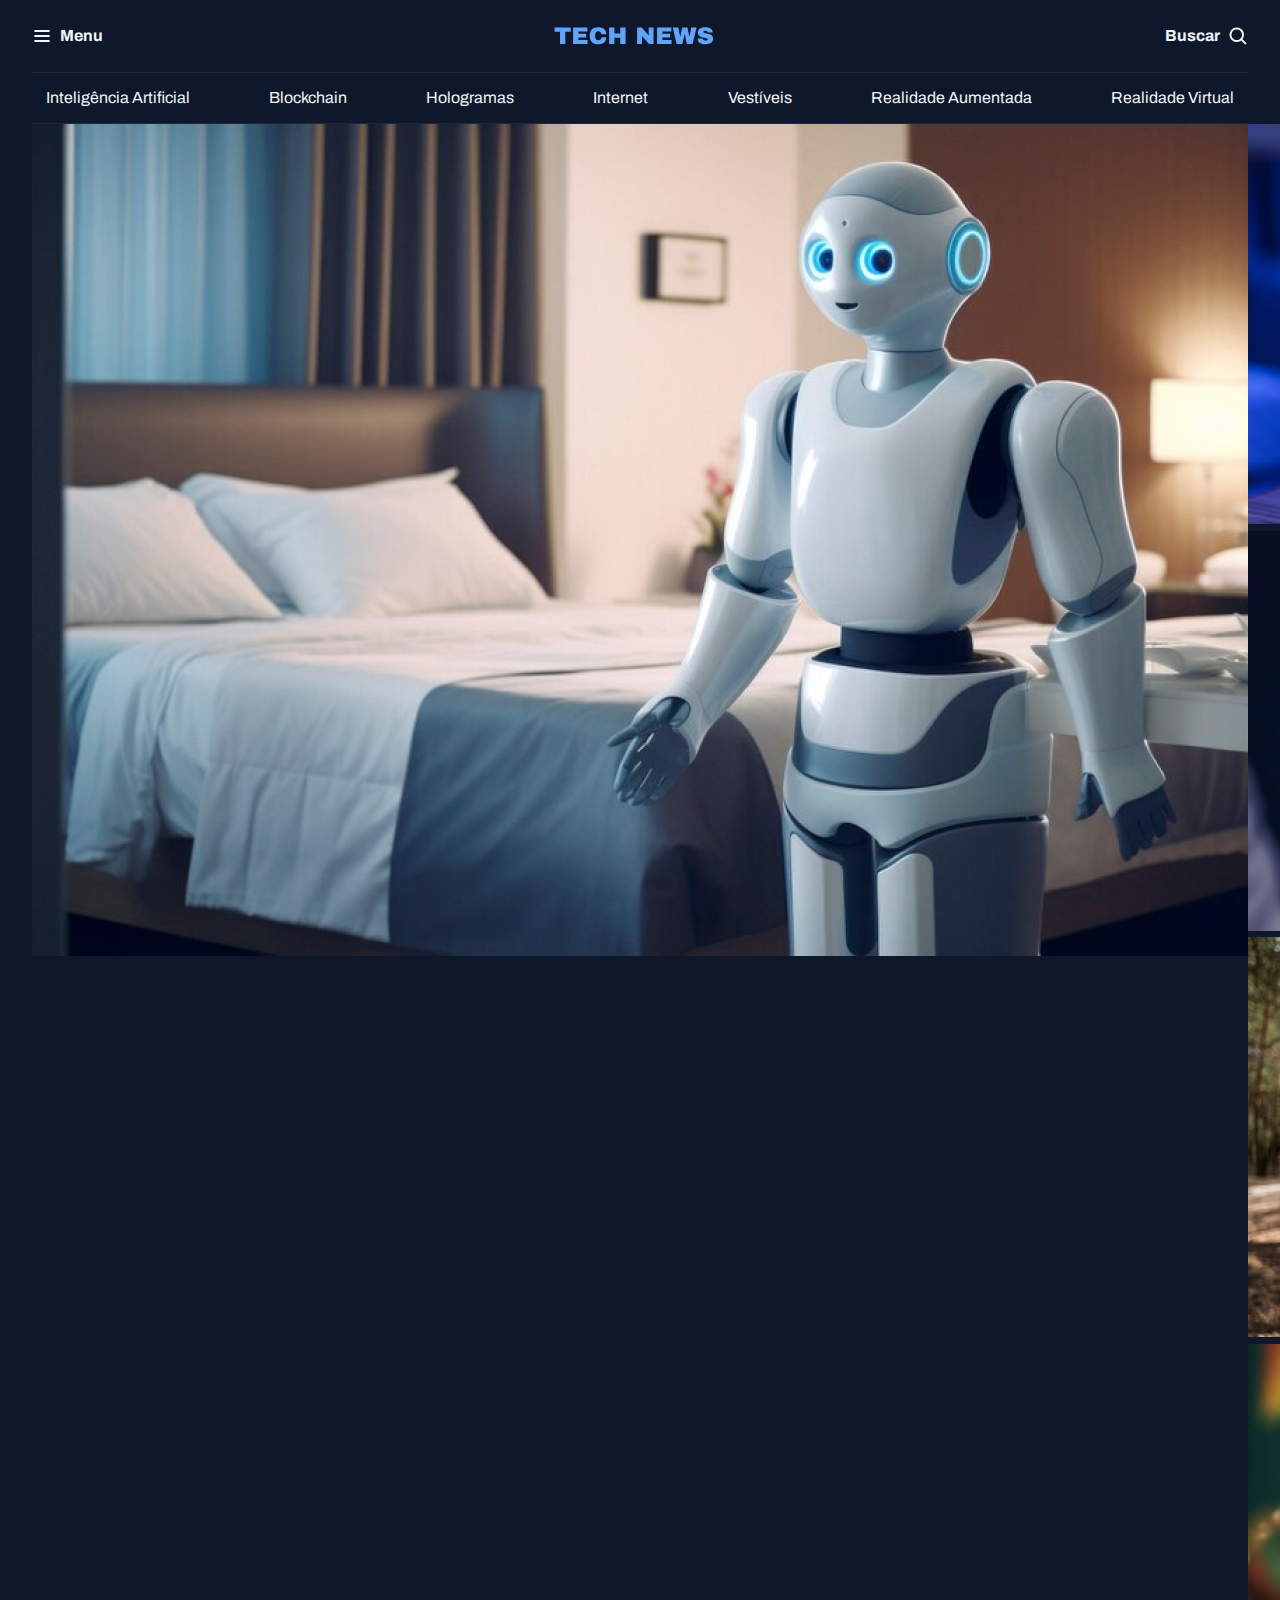
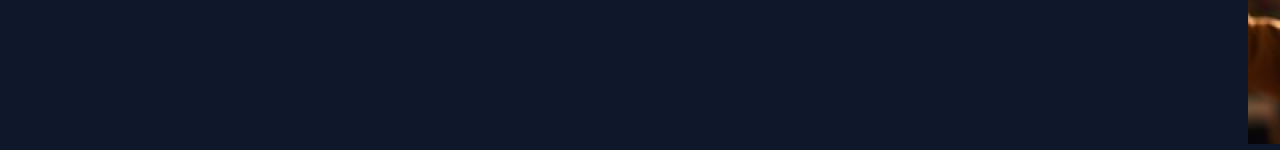
==== index.html @ 8c6d9785 "grid img" ====
<!DOCTYPE html>
<html lang="pt-Br">
<head>
    <link rel="preconnect" href="https://fonts.googleapis.com">
<link rel="preconnect" href="https://fonts.gstatic.com" crossorigin>
<link href="https://fonts.googleapis.com/css2?family=Archivo:ital,wght@0,100..900;1,100..900&display=swap" rel="stylesheet">
    <meta charset="UTF-8">
    <meta name="viewport" content="width=device-width, initial-scale=1.0">
    <title>Document</title>
    <link rel="stylesheet" href="./style/index.css">
</head>
<body>
    <header class="container">
        <nav id="primary" class="grid grid-flow-colum">
            <div>
                <img src="assets/List.svg" alt="Ìcone de menu">
                <strong>Menu</strong>
            </div>
            <div>
                <img src="assets/Logo.svg" alt="TechNews logo">
            </div>
            <div>
                <strong>Buscar</strong>
                <img src="assets/MagnifyingGlass.svg" alt="Ìcone de lupa para pesquisa">
            </div>
        </nav>
        <nav id="secondary" class="grid grid-flow-colum">
            <a href="#">Inteligência Artificial</a>
            <a href="#">Blockchain</a>
            <a href="#">Hologramas</a>
            <a href="#">Internet</a>
            <a href="#">Vestíveis</a>
            <a href="#">Realidade Aumentada</a>
            <a href="#">Realidade  Virtual</a>
        </nav>
    </header>
    <main class="grid container">
<section id="featured" class="grid grid-flow-colum">
<div>
    <img src="assets/Image 01.png" alt="">
</div>

<div>
    <div>
         <img src="assets/Image 02.png" alt="">
        </div>
    <div>
        <img src="assets/Image 03.png" alt="">
        </div>
    <div>
        <img src="assets/Image 04.png" alt="">
        </div>
    <div>
        <img src="assets/Image 05.png" alt="">
        </div>
</div>

</section>
    </main>
</body>
</html>
---- style/index.css ----
@import url(global.css);
@import url(header.css);
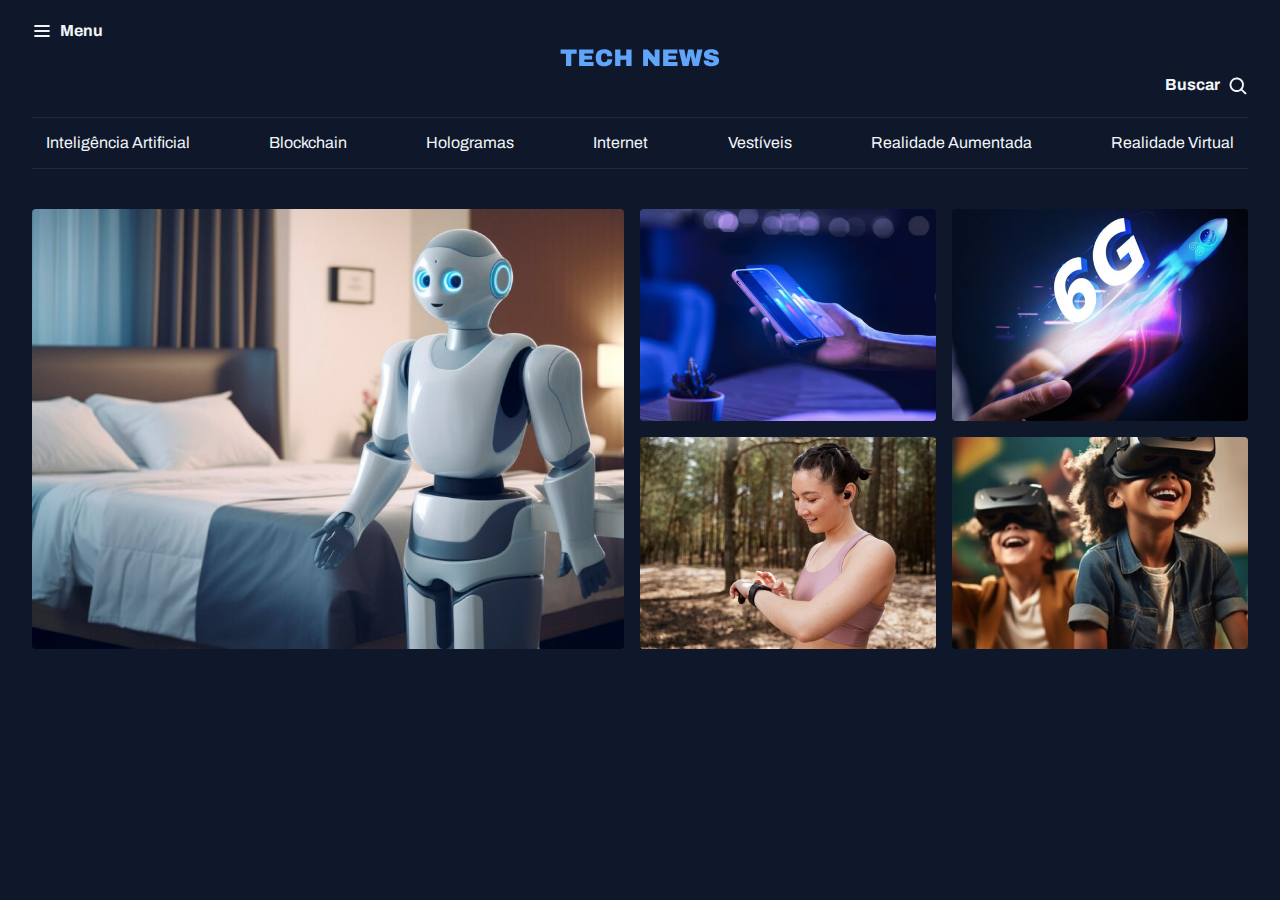
==== commit b6a2a60b: "estrutura" ====
--- a/index.html
+++ b/index.html
@@ -24,7 +24,7 @@
                 <img src="assets/MagnifyingGlass.svg" alt="Ìcone de lupa para pesquisa">
             </div>
         </nav>
-        <nav id="secondary" class="grid grid-flow-colum">
+        <nav id="secondary" class="grid grid-flow-col">
             <a href="#">Inteligência Artificial</a>
             <a href="#">Blockchain</a>
             <a href="#">Hologramas</a>
@@ -35,12 +35,12 @@
         </nav>
     </header>
     <main class="grid container">
-<section id="featured" class="grid grid-flow-colum">
+<section id="featured" class="grid grid-flow-col gap-16">
 <div>
     <img src="assets/Image 01.png" alt="">
 </div>
 
-<div>
+<div class="grid grid-cols-2 gap-16">
     <div>
          <img src="assets/Image 02.png" alt="">
         </div>
--- a/style/index.css
+++ b/style/index.css
@@ -1,2 +1,5 @@
 @import url(global.css);
-@import url(header.css);+@import url(ultily.css);
+@import url(header.css);
+@import url(section.css);
+
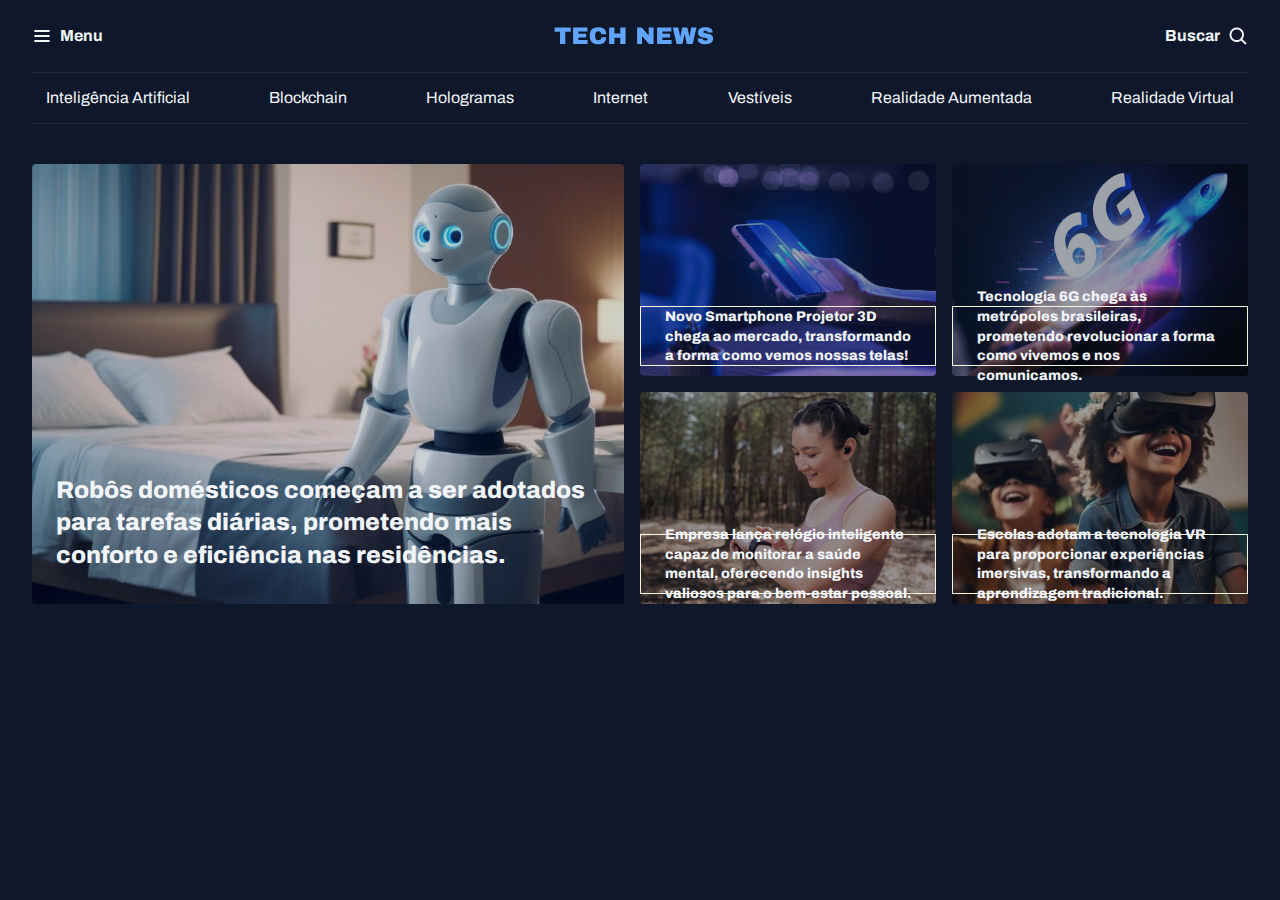
==== commit 219bd620: "incluindo texto" ====
--- a/index.html
+++ b/index.html
@@ -11,7 +11,7 @@
 </head>
 <body>
     <header class="container">
-        <nav id="primary" class="grid grid-flow-colum">
+        <nav id="primary" class="grid grid-flow-col">
             <div>
                 <img src="assets/List.svg" alt="Ìcone de menu">
                 <strong>Menu</strong>
@@ -25,37 +25,53 @@
             </div>
         </nav>
         <nav id="secondary" class="grid grid-flow-col">
-            <a href="#">Inteligência Artificial</a>
-            <a href="#">Blockchain</a>
-            <a href="#">Hologramas</a>
-            <a href="#">Internet</a>
-            <a href="#">Vestíveis</a>
-            <a href="#">Realidade Aumentada</a>
-            <a href="#">Realidade  Virtual</a>
+            <a href="index-2.html"target="_blank">Inteligência Artificial</a>
+            <a href="#"target="_blank">Blockchain</a>
+            <a href="#"target="_blank">Hologramas</a>
+            <a href="#"target="_blank">Internet</a>
+            <a href="#"target="_blank">Vestíveis</a>
+            <a href="#"target="_blank">Realidade Aumentada</a>
+            <a href="#"target="_blank">Realidade  Virtual</a>
         </nav>
     </header>
+
     <main class="grid container">
 <section id="featured" class="grid grid-flow-col gap-16">
 <div>
     <img src="assets/Image 01.png" alt="">
+    <label>
+        Robôs domésticos começam a ser adotados para tarefas diárias, prometendo mais conforto e eficiência nas residências.
+    </label>
 </div>
 
 <div class="grid grid-cols-2 gap-16">
     <div>
          <img src="assets/Image 02.png" alt="">
+         <label id="l">Novo Smartphone Projetor 3D chega ao mercado, transformando a forma como vemos nossas telas!</label>   
         </div>
     <div>
         <img src="assets/Image 03.png" alt="">
+        <label>
+            Tecnologia 6G chega às metrópoles brasileiras, prometendo revolucionar a forma como vivemos e nos comunicamos.
+        </label>
         </div>
     <div>
         <img src="assets/Image 04.png" alt="">
+        <label>
+            Empresa lança relógio inteligente capaz de monitorar a saúde mental, oferecendo insights valiosos para o bem-estar pessoal.
+
+        </label>
         </div>
     <div>
         <img src="assets/Image 05.png" alt="">
+        <label>
+            Escolas adotam a tecnologia VR para proporcionar experiências imersivas, transformando a aprendizagem tradicional.
+        </label>
         </div>
 </div>
 
 </section>
     </main>
 </body>
+<script src="./script.js"></script>
 </html>--- a/style/index.css
+++ b/style/index.css
@@ -2,4 +2,4 @@
 @import url(ultily.css);
 @import url(header.css);
 @import url(section.css);
-
+@import url(index-2.html);
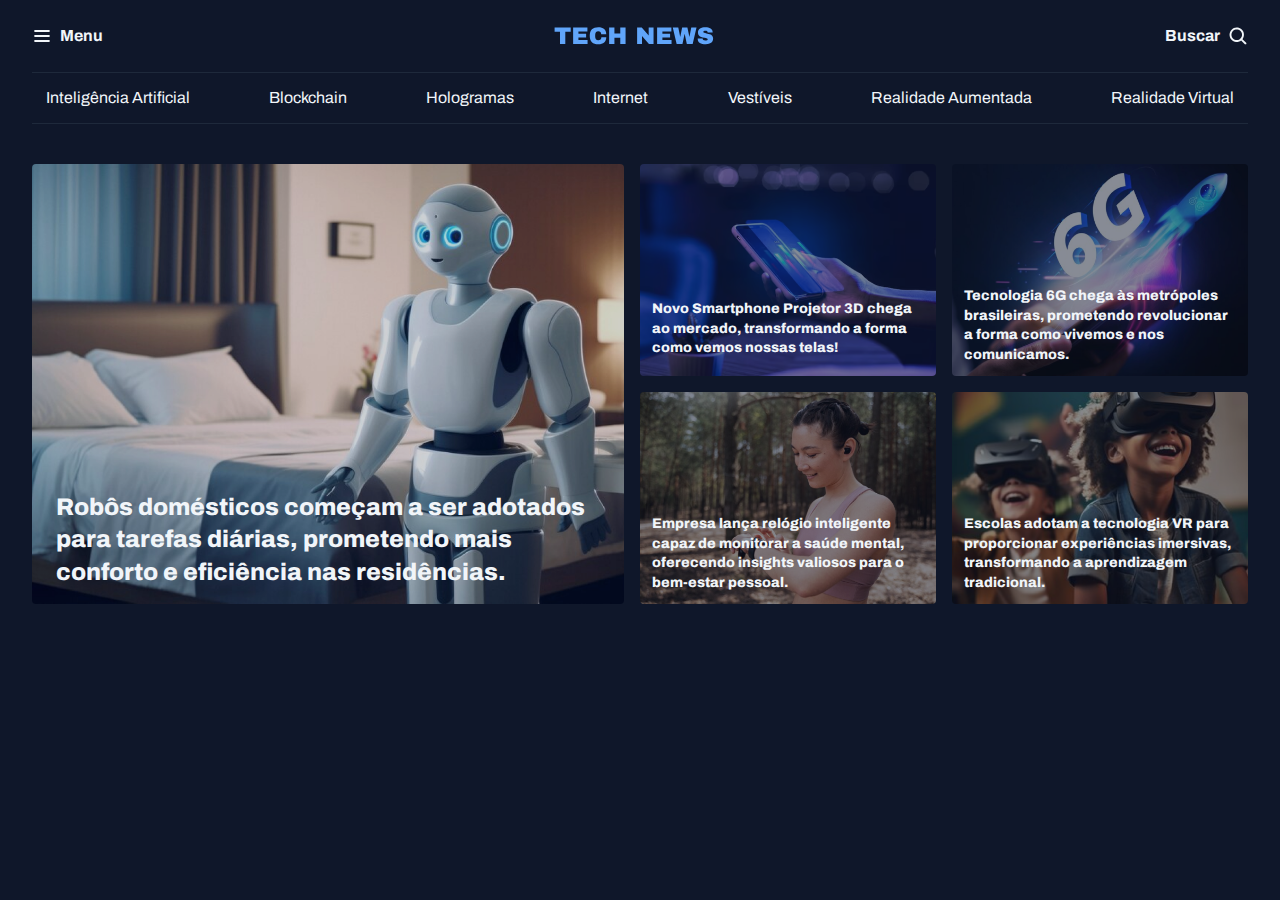
==== commit d1962c35: "alinhamento de textos" ====
--- a/index.html
+++ b/index.html
@@ -47,7 +47,7 @@
 <div class="grid grid-cols-2 gap-16">
     <div>
          <img src="assets/Image 02.png" alt="">
-         <label id="l">Novo Smartphone Projetor 3D chega ao mercado, transformando a forma como vemos nossas telas!</label>   
+         <label>Novo Smartphone Projetor 3D chega ao mercado, transformando a forma como vemos nossas telas!</label>   
         </div>
     <div>
         <img src="assets/Image 03.png" alt="">
@@ -71,6 +71,9 @@
 </div>
 
 </section>
+<section id="most-read">
+
+</section>
     </main>
 </body>
 <script src="./script.js"></script>
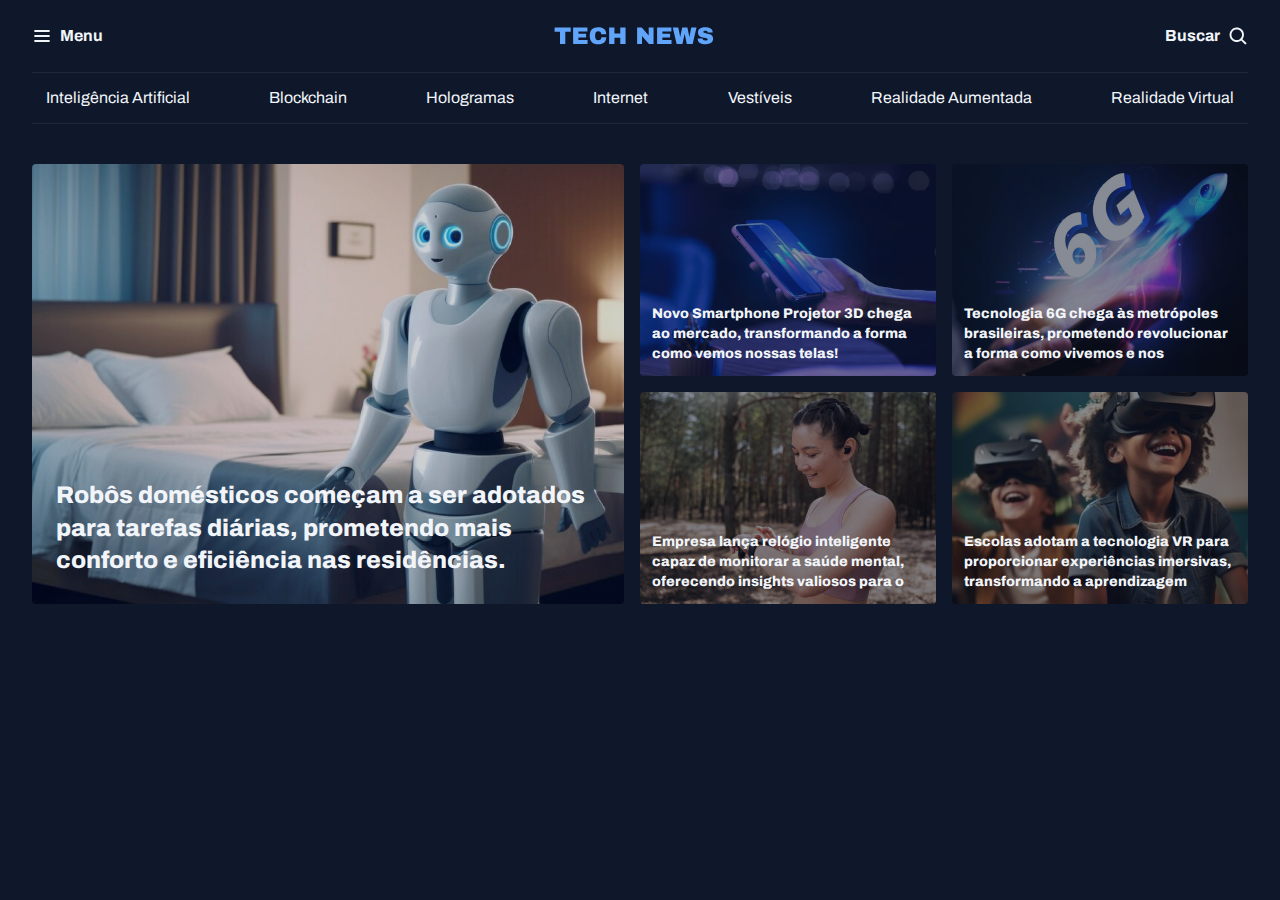
==== commit c971b8cf: "espaçamento e javascript" ====
--- a/index.html
+++ b/index.html
@@ -11,7 +11,7 @@
 </head>
 <body>
     <header class="container">
-        <nav id="primary" class="grid grid-flow-col">
+        <nav id="primary" class="grid grid-flow-col"onclick="togglemode">
             <div>
                 <img src="assets/List.svg" alt="Ìcone de menu">
                 <strong>Menu</strong>
@@ -26,12 +26,12 @@
         </nav>
         <nav id="secondary" class="grid grid-flow-col">
             <a href="index-2.html"target="_blank">Inteligência Artificial</a>
-            <a href="#"target="_blank">Blockchain</a>
-            <a href="#"target="_blank">Hologramas</a>
-            <a href="#"target="_blank">Internet</a>
-            <a href="#"target="_blank">Vestíveis</a>
-            <a href="#"target="_blank">Realidade Aumentada</a>
-            <a href="#"target="_blank">Realidade  Virtual</a>
+            <a href="index-2.html"target="_blank">Blockchain</a>
+            <a href="index-2.html"target="_blank">Hologramas</a>
+            <a href="index-2.html"target="_blank">Internet</a>
+            <a href="index-2.html"target="_blank">Vestíveis</a>
+            <a href="index-2.html"target="_blank">Realidade Aumentada</a>
+            <a href="index-2.html#"target="_blank">Realidade  Virtual</a>
         </nav>
     </header>
 
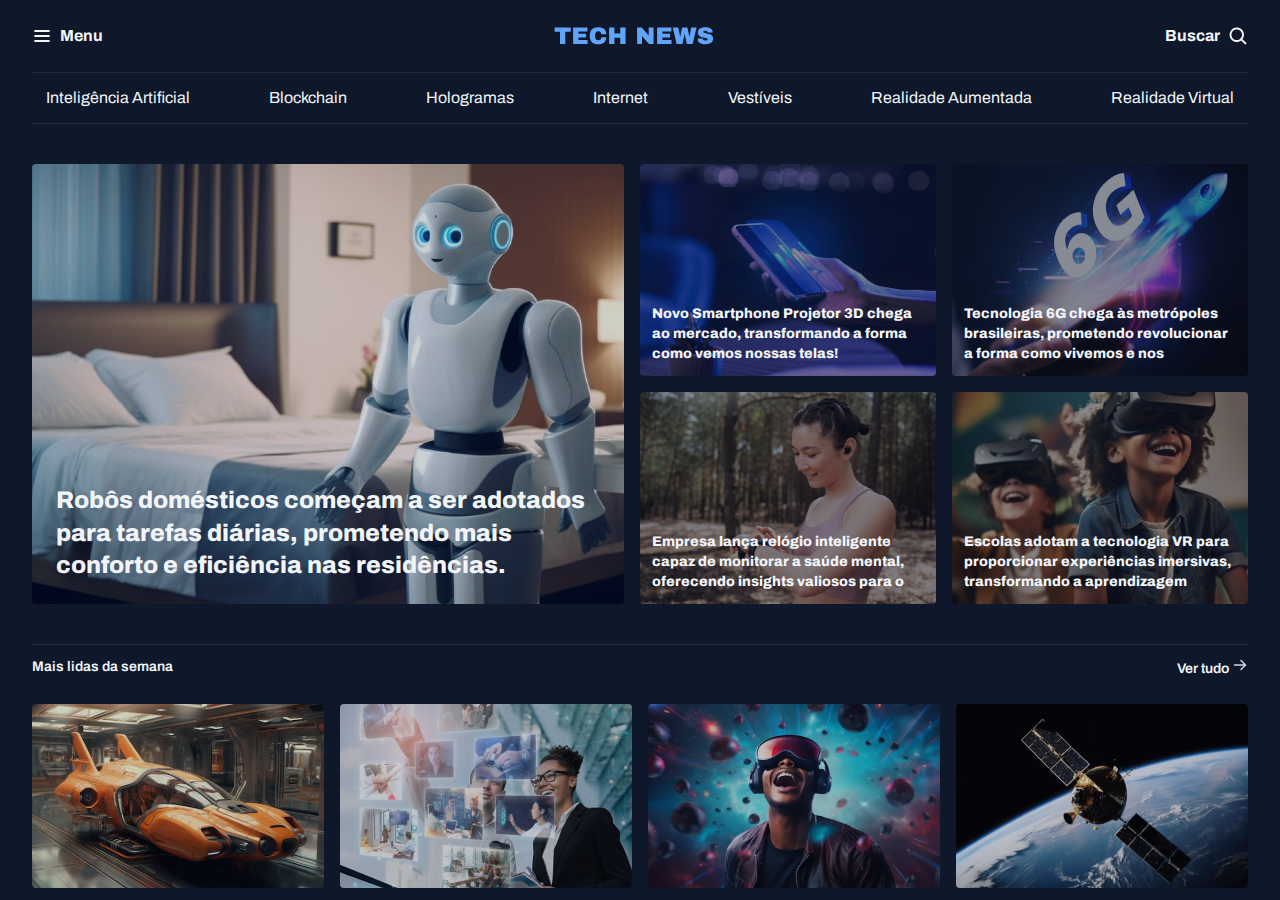
==== commit c4ac8886: "section-2" ====
--- a/index.html
+++ b/index.html
@@ -11,7 +11,7 @@
 </head>
 <body>
     <header class="container">
-        <nav id="primary" class="grid grid-flow-col"onclick="togglemode">
+        <nav id="primary" class="grid grid-flow-col">
             <div>
                 <img src="assets/List.svg" alt="Ìcone de menu">
                 <strong>Menu</strong>
@@ -26,12 +26,12 @@
         </nav>
         <nav id="secondary" class="grid grid-flow-col">
             <a href="index-2.html"target="_blank">Inteligência Artificial</a>
-            <a href="index-2.html"target="_blank">Blockchain</a>
-            <a href="index-2.html"target="_blank">Hologramas</a>
-            <a href="index-2.html"target="_blank">Internet</a>
-            <a href="index-2.html"target="_blank">Vestíveis</a>
-            <a href="index-2.html"target="_blank">Realidade Aumentada</a>
-            <a href="index-2.html#"target="_blank">Realidade  Virtual</a>
+            <a href="#"target="_blank">Blockchain</a>
+            <a href="#"target="_blank">Hologramas</a>
+            <a href="#"target="_blank">Internet</a>
+            <a href="#"target="_blank">Vestíveis</a>
+            <a href="#"target="_blank">Realidade Aumentada</a>
+            <a href="#"target="_blank">Realidade  Virtual</a>
         </nav>
     </header>
 
@@ -71,9 +71,22 @@
 </div>
 
 </section>
-<section id="most-read">
-
+<main>
+<section id="most-read" class="container">
+    <div class="grid grid-flow-col">
+        <p>
+        Mais lidas da semana
+        </p>
+        <p>Ver tudo <img src="./assets/ArrowRight-ligth.svg" alt=""></p>
+    </div>
+    <nav  class="grid grid-flow-col gap-16">
+        <img src="./assets/Image 06.png">
+        <img src="./assets/Image 07.png">
+        <img src="./assets/Image 08.png">
+        <img src="./assets/Image 09.png">
+    </nav>
 </section>
+</main>
     </main>
 </body>
 <script src="./script.js"></script>
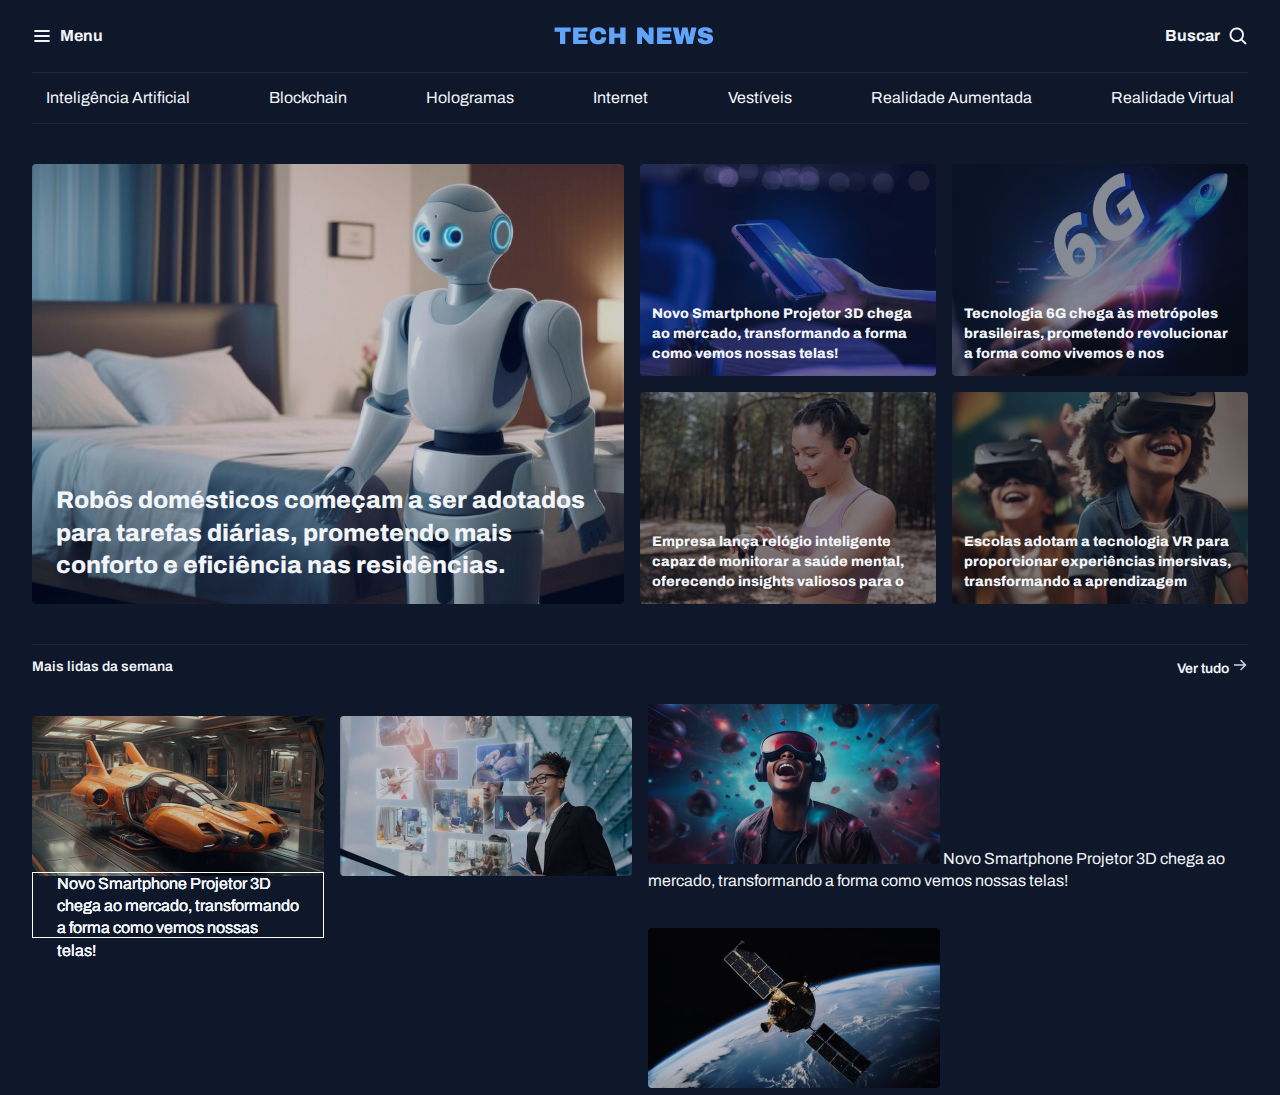
==== commit 0e7c80f1: "tex section2" ====
--- a/index.html
+++ b/index.html
@@ -11,7 +11,7 @@
 </head>
 <body>
     <header class="container">
-        <nav id="primary" class="grid grid-flow-col">
+        <nav id="primary" class="grid grid-flow-col"onclick="togglemode">
             <div>
                 <img src="assets/List.svg" alt="Ìcone de menu">
                 <strong>Menu</strong>
@@ -26,12 +26,12 @@
         </nav>
         <nav id="secondary" class="grid grid-flow-col">
             <a href="index-2.html"target="_blank">Inteligência Artificial</a>
-            <a href="#"target="_blank">Blockchain</a>
-            <a href="#"target="_blank">Hologramas</a>
-            <a href="#"target="_blank">Internet</a>
-            <a href="#"target="_blank">Vestíveis</a>
-            <a href="#"target="_blank">Realidade Aumentada</a>
-            <a href="#"target="_blank">Realidade  Virtual</a>
+            <a href="index-2.html"target="_blank">Blockchain</a>
+            <a href="index-2.html"target="_blank">Hologramas</a>
+            <a href="index-2.html"target="_blank">Internet</a>
+            <a href="index-2.html"target="_blank">Vestíveis</a>
+            <a href="index-2.html"target="_blank">Realidade Aumentada</a>
+            <a href="index-2.html#"target="_blank">Realidade  Virtual</a>
         </nav>
     </header>
 
@@ -79,11 +79,22 @@
         </p>
         <p>Ver tudo <img src="./assets/ArrowRight-ligth.svg" alt=""></p>
     </div>
-    <nav  class="grid grid-flow-col gap-16">
+    <nav  class="grid grid-flow-col gap-16 container-nav">
+        <div>
         <img src="./assets/Image 06.png">
+        <label>Novo Smartphone Projetor 3D chega ao mercado, transformando a forma como vemos nossas telas!</label>   
+        </div>
+        <div>
         <img src="./assets/Image 07.png">
+        <label>Novo Smartphone Projetor 3D chega ao mercado, transformando a forma como vemos nossas telas!</label>
+        </div>
+        <dvr>
         <img src="./assets/Image 08.png">
+        <label>Novo Smartphone Projetor 3D chega ao mercado, transformando a forma como vemos nossas telas!</label>
+        </div>
+        <div>
         <img src="./assets/Image 09.png">
+        <label>Novo Smartphone Projetor 3D chega ao mercado, transformando a forma como vemos nossas telas!</label>
     </nav>
 </section>
 </main>
